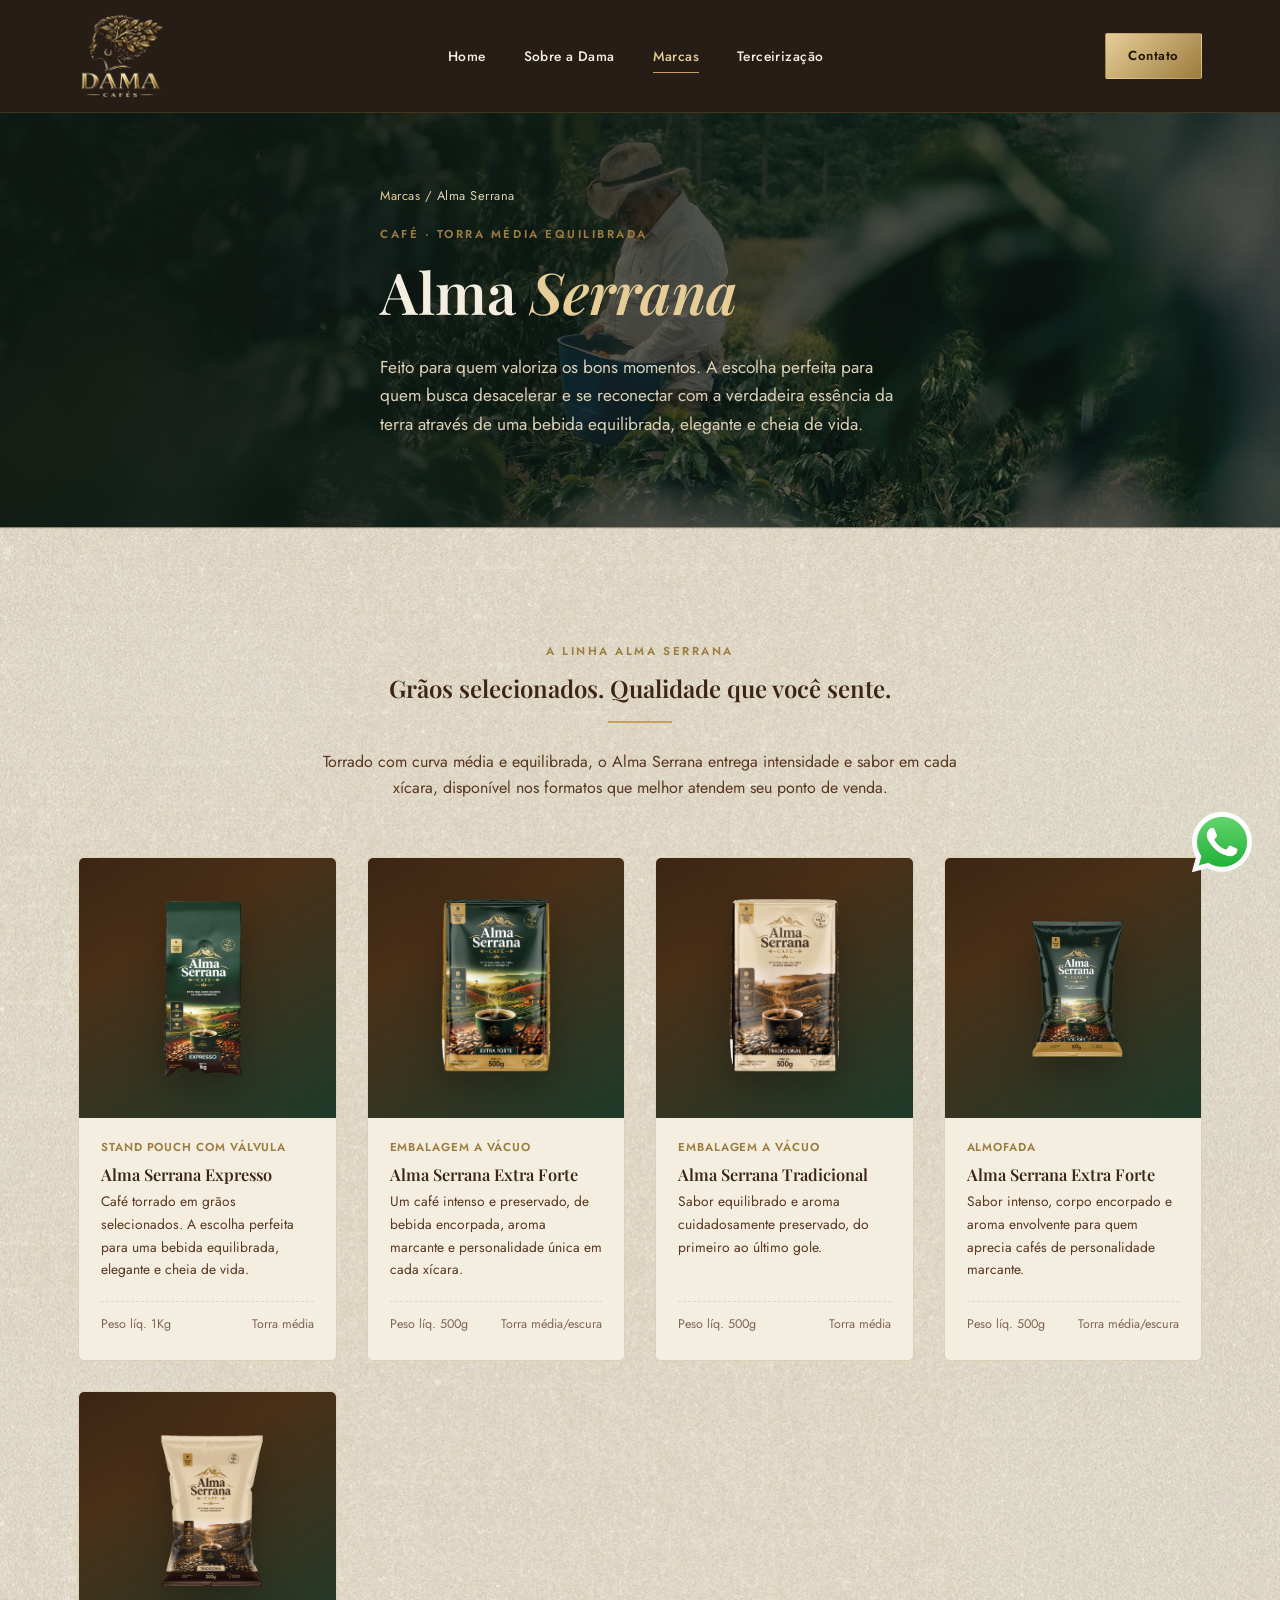
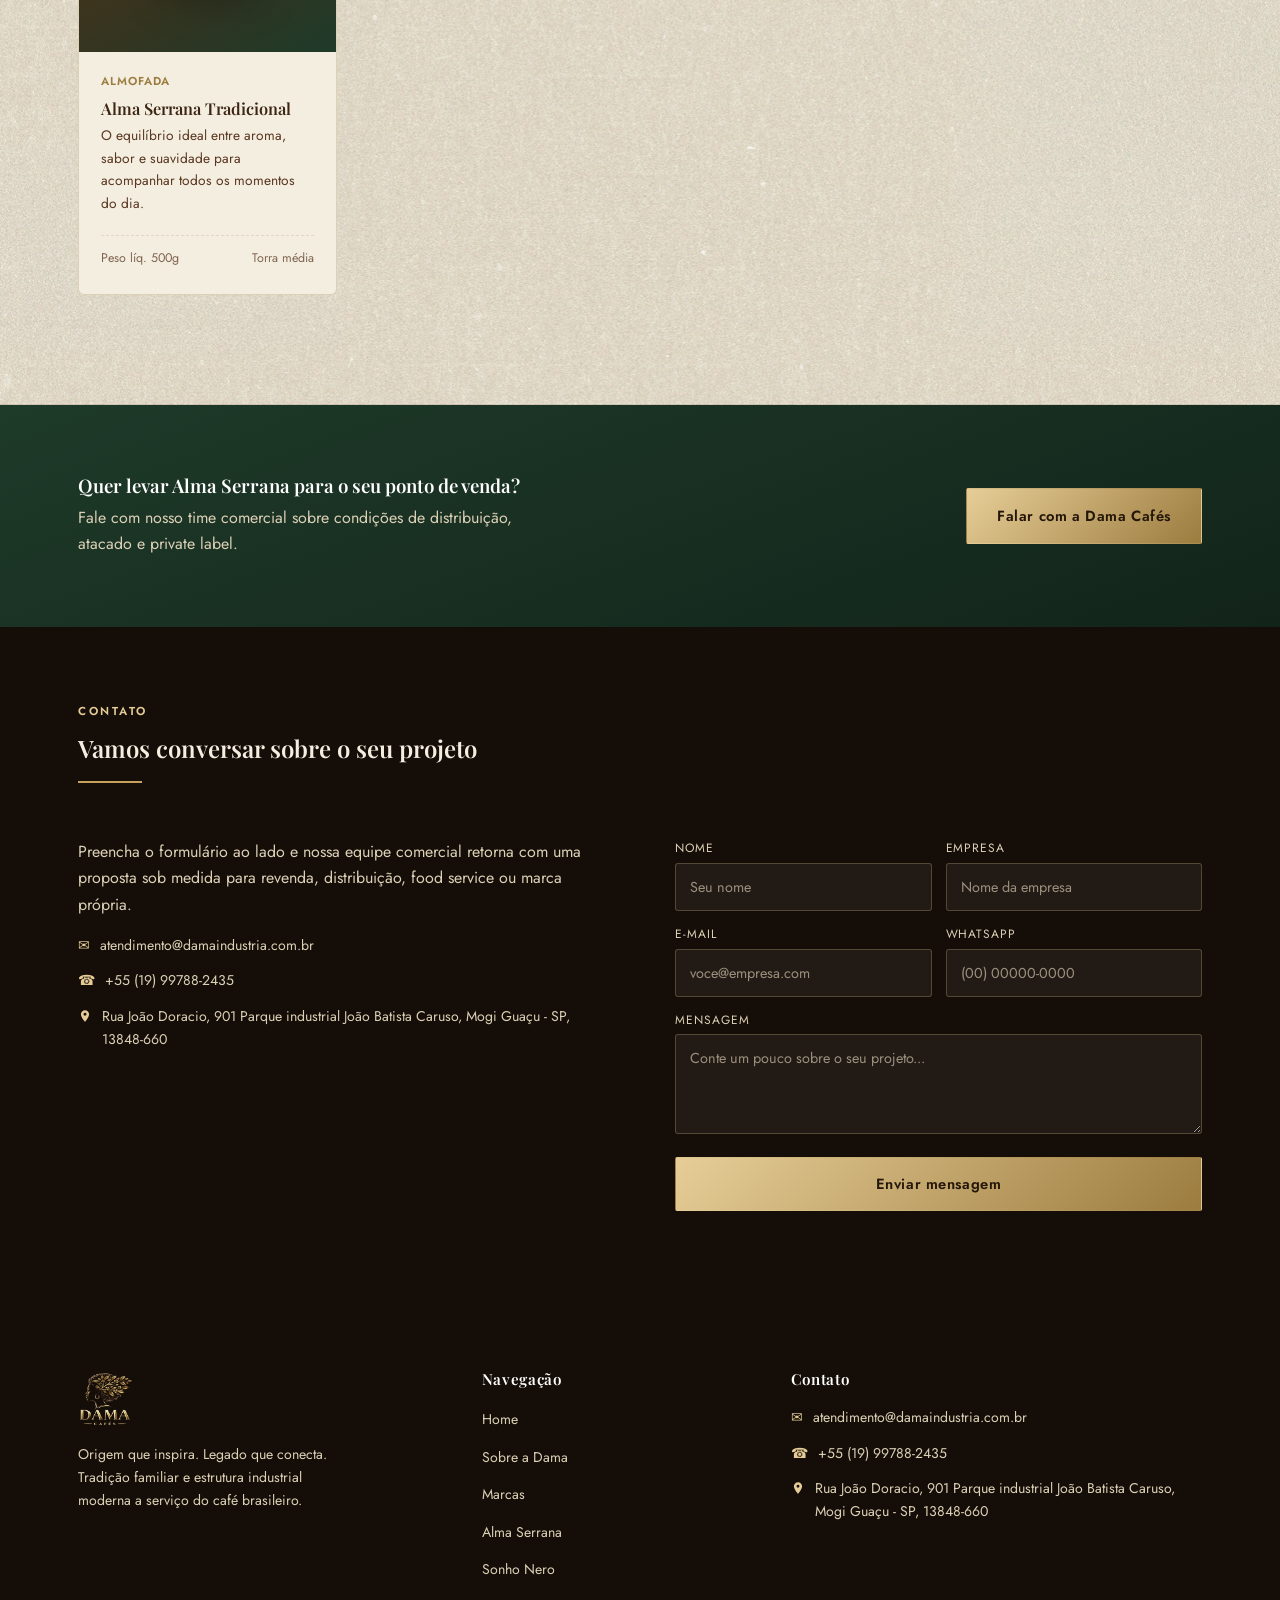
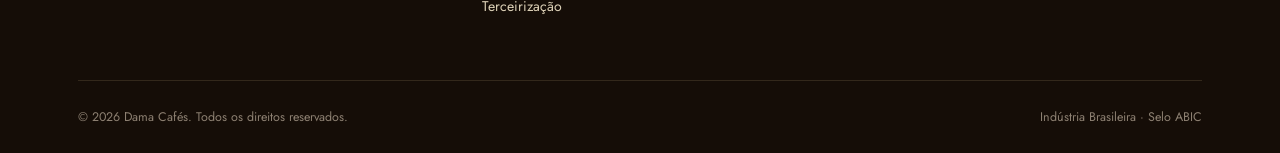
==== marcas/alma-serrana.html @ 1c38fcff "Initial commit: site institucional Dama Cafés Home, Sobre, Marcas (Alma Serrana e Sonho Nero) e Terc" ====
<!DOCTYPE html>
<html lang="pt-BR">
<head>
<meta charset="UTF-8">
<meta name="viewport" content="width=device-width, initial-scale=1.0">
<title>Alma Serrana | Dama Cafés</title>
<meta name="description" content="Alma Serrana: café de torra média equilibrada, feito para quem valoriza os bons momentos. Conheça a linha completa em Stand Pouch, Vácuo e Almofada.">
<link rel="icon" href="../assets/img/logo-gold.png">
<link rel="stylesheet" href="../css/style.css">
<style>
  .hero.serrana{ background:linear-gradient(120deg,rgba(15,25,19,.93) 15%,rgba(15,25,19,.55) 60%,rgba(15,25,19,.3) 100%), url('../assets/img/woman-field.jpg') center/cover; }
  .section.on-serrana{ background:linear-gradient(160deg,var(--green),#12241a); color:#dfe8e0; }
  .section.on-serrana h2, .section.on-serrana h3{ color:#fff; }
  .product-card .pc-img.grad-serrana{ background:linear-gradient(150deg,var(--brown-deep) 0%,#4a3018 32%,var(--green) 100%); }
</style>
</head>
<body>

<header class="site-header">
  <div class="container">
    <a href="../index.html" class="brand">
      <img src="../assets/img/logo-gold-crop.png" alt="Dama Cafés">
    </a>
    <nav class="main-nav">
      <a href="../index.html">Home</a>
      <a href="../sobre.html">Sobre a Dama</a>
      <a href="../marcas.html" class="active">Marcas</a>
      <a href="../terceirizacao.html">Terceirização</a>
    </nav>
    <div class="header-cta">
      <a href="#contato" class="btn btn-gold btn-sm">Contato</a>
      <button class="nav-toggle" aria-label="Abrir menu">☰</button>
    </div>
  </div>
</header>

<section class="hero serrana small">
  <div class="container hero-content">
    <div class="breadcrumb" style="margin-bottom:14px;"><a href="../marcas.html">Marcas</a> / Alma Serrana</div>
    <span class="overline">Café · Torra Média Equilibrada</span>
    <h1>Alma <em>Serrana</em></h1>
    <p class="lead">Feito para quem valoriza os bons momentos. A escolha perfeita para quem busca desacelerar e se reconectar com a verdadeira essência da terra através de uma bebida equilibrada, elegante e cheia de vida.</p>
  </div>
</section>

<section class="section textured">
  <div class="container">
    <div class="section-head center">
      <span class="overline">A linha Alma Serrana</span>
      <h2>Grãos selecionados. Qualidade que você sente.</h2>
      <div class="rule"></div>
      <p>Torrado com curva média e equilibrada, o Alma Serrana entrega intensidade e sabor em cada xícara, disponível nos formatos que melhor atendem seu ponto de venda.</p>
    </div>

    <div class="product-grid">
      <div class="product-card">
        <div class="pc-img grad-serrana"><img src="../assets/products/alma-expresso-1kg.png" alt="Alma Serrana Expresso 1Kg"></div>
        <div class="pc-body">
          <span class="tag">Stand Pouch com Válvula</span>
          <h4>Alma Serrana Expresso</h4>
          <p>Café torrado em grãos selecionados. A escolha perfeita para uma bebida equilibrada, elegante e cheia de vida.</p>
          <div class="pc-meta"><span>Peso líq. 1Kg</span><span>Torra média</span></div>
        </div>
      </div>
      <div class="product-card">
        <div class="pc-img grad-serrana"><img src="../assets/products/alma-extraforte-vacuo.png" alt="Alma Serrana Extra Forte Vácuo"></div>
        <div class="pc-body">
          <span class="tag">Embalagem a Vácuo</span>
          <h4>Alma Serrana Extra Forte</h4>
          <p>Um café intenso e preservado, de bebida encorpada, aroma marcante e personalidade única em cada xícara.</p>
          <div class="pc-meta"><span>Peso líq. 500g</span><span>Torra média/escura</span></div>
        </div>
      </div>
      <div class="product-card">
        <div class="pc-img grad-serrana"><img src="../assets/products/alma-tradicional-vacuo.png" alt="Alma Serrana Tradicional Vácuo"></div>
        <div class="pc-body">
          <span class="tag">Embalagem a Vácuo</span>
          <h4>Alma Serrana Tradicional</h4>
          <p>Sabor equilibrado e aroma cuidadosamente preservado, do primeiro ao último gole.</p>
          <div class="pc-meta"><span>Peso líq. 500g</span><span>Torra média</span></div>
        </div>
      </div>
      <div class="product-card">
        <div class="pc-img grad-serrana"><img src="../assets/products/alma-extraforte-almofada.png" alt="Alma Serrana Extra Forte Almofada"></div>
        <div class="pc-body">
          <span class="tag">Almofada</span>
          <h4>Alma Serrana Extra Forte</h4>
          <p>Sabor intenso, corpo encorpado e aroma envolvente para quem aprecia cafés de personalidade marcante.</p>
          <div class="pc-meta"><span>Peso líq. 500g</span><span>Torra média/escura</span></div>
        </div>
      </div>
      <div class="product-card">
        <div class="pc-img grad-serrana"><img src="../assets/products/alma-tradicional-almofada.png" alt="Alma Serrana Tradicional Almofada"></div>
        <div class="pc-body">
          <span class="tag">Almofada</span>
          <h4>Alma Serrana Tradicional</h4>
          <p>O equilíbrio ideal entre aroma, sabor e suavidade para acompanhar todos os momentos do dia.</p>
          <div class="pc-meta"><span>Peso líq. 500g</span><span>Torra média</span></div>
        </div>
      </div>
    </div>
  </div>
</section>

<section class="section on-serrana tight">
  <div class="container">
    <div class="cta-banner" style="background:transparent;box-shadow:none;padding:0;">
      <div>
        <h3>Quer levar Alma Serrana para o seu ponto de venda?</h3>
        <p>Fale com nosso time comercial sobre condições de distribuição, atacado e private label.</p>
      </div>
      <a href="#contato" class="btn btn-gold">Falar com a Dama Cafés</a>
    </div>
  </div>
</section>

<!-- CONTATO -->
<section id="contato" class="section on-dark tight">
  <div class="container">
    <div class="section-head">
      <span class="overline">Contato</span>
      <h2>Vamos conversar sobre o seu projeto</h2>
      <div class="rule"></div>
    </div>
    <div class="split" style="align-items:flex-start;">
      <div>
        <p>Preencha o formulário ao lado e nossa equipe comercial retorna com uma proposta sob medida para revenda, distribuição, food service ou marca própria.</p>
        <div class="footer-contact-item"><span class="ic">✉</span> atendimento@damaindustria.com.br</div>
        <div class="footer-contact-item"><span class="ic">☎</span> +55 (19) 99788-2435</div>
        <div class="footer-contact-item"><span class="ic"><svg width="14" height="14" viewBox="0 0 24 24" fill="currentColor" style="vertical-align:-2px;"><path d="M12 2C8.13 2 5 5.13 5 9c0 5.25 7 13 7 13s7-7.75 7-13c0-3.87-3.13-7-7-7zm0 9.5A2.5 2.5 0 1 1 12 6.5a2.5 2.5 0 0 1 0 5z"/></svg></span> Rua João Doracio, 901 Parque industrial João Batista Caruso, Mogi Guaçu - SP, 13848-660</div>
      </div>
      <div>
        <form class="contact-form">
          <div class="row2">
            <div><label>Nome</label><input type="text" placeholder="Seu nome" required></div>
            <div><label>Empresa</label><input type="text" placeholder="Nome da empresa"></div>
          </div>
          <div class="row2">
            <div><label>E-mail</label><input type="email" placeholder="voce@empresa.com" required></div>
            <div><label>WhatsApp</label><input type="tel" placeholder="(00) 00000-0000"></div>
          </div>
          <div>
            <label>Mensagem</label>
            <textarea placeholder="Conte um pouco sobre o seu projeto..."></textarea>
          </div>
          <button type="submit" class="btn btn-gold">Enviar mensagem</button>
          <div class="form-success"></div>
        </form>
      </div>
    </div>
  </div>
</section>

<footer class="site-footer">
  <div class="container">
    <div class="footer-grid">
      <div class="footer-brand">
        <img src="../assets/img/logo-gold-crop.png" alt="Dama Cafés">
        <p>Origem que inspira. Legado que conecta. Tradição familiar e estrutura industrial moderna a serviço do café brasileiro.</p>
      </div>
      <div class="footer-col">
        <h4>Navegação</h4>
        <ul>
          <li><a href="../index.html">Home</a></li>
          <li><a href="../sobre.html">Sobre a Dama</a></li>
          <li><a href="../marcas.html">Marcas</a></li>
          <li><a href="alma-serrana.html">Alma Serrana</a></li>
          <li><a href="sonho-nero.html">Sonho Nero</a></li>
          <li><a href="../terceirizacao.html">Terceirização</a></li>
        </ul>
      </div>
      <div class="footer-col">
        <h4>Contato</h4>
        <div class="footer-contact-item"><span class="ic">✉</span> atendimento@damaindustria.com.br</div>
        <div class="footer-contact-item"><span class="ic">☎</span> +55 (19) 99788-2435</div>
        <div class="footer-contact-item"><span class="ic"><svg width="14" height="14" viewBox="0 0 24 24" fill="currentColor" style="vertical-align:-2px;"><path d="M12 2C8.13 2 5 5.13 5 9c0 5.25 7 13 7 13s7-7.75 7-13c0-3.87-3.13-7-7-7zm0 9.5A2.5 2.5 0 1 1 12 6.5a2.5 2.5 0 0 1 0 5z"/></svg></span> Rua João Doracio, 901 Parque industrial João Batista Caruso, Mogi Guaçu - SP, 13848-660</div>
      </div>
    </div>
    <div class="bottom-bar">
      <span>© 2026 Dama Cafés. Todos os direitos reservados.</span>
      <span>Indústria Brasileira · Selo ABIC</span>
    </div>
  </div>
</footer>

<a class="wa-float" href="https://wa.me/5519997882435" target="_blank" rel="noopener" aria-label="WhatsApp"><img src="../assets/img/whatsapp-icon.png" alt="WhatsApp"></a>

<script src="../js/main.js"></script>
</body>
</html>
---- css/style.css ----
/* ===========================================================
   DAMA CAFÉS — Design System
   =========================================================== */
@import url('https://fonts.googleapis.com/css2?family=Playfair+Display:ital,wght@0,500;0,600;0,700;1,500&family=Jost:wght@300;400;500;600;700&display=swap');

:root{
  --dark:        #150d07;
  --dark-2:      #1e130a;
  --dark-soft:   #2a1c10;
  --cream:       #ece3d1;
  --cream-2:     #f4eee1;
  --cream-3:     #dcd0b6;
  --brown-text:  #5a3720;
  --brown-deep:  #3c2513;
  --gold:        #c7a05c;
  --gold-light:  #e6cd97;
  --gold-deep:   #9c7c3f;
  --green:       #1e3a29;
  --green-light: #2f5a3f;
  --teal:        #163d40;
  --teal-light:  #235c5f;
  --maxw: 1180px;
  --radius: 4px;
  --shadow: 0 20px 50px -20px rgba(21,13,7,.45);
  --ff-serif: 'Playfair Display', serif;
  --ff-sans: 'Jost', sans-serif;
}

*,*::before,*::after{ box-sizing:border-box; }
html{ scroll-behavior:smooth; }
body{
  margin:0;
  font-family:var(--ff-sans);
  background:var(--cream);
  color:var(--brown-text);
  line-height:1.65;
  -webkit-font-smoothing:antialiased;
}
img{ max-width:100%; display:block; }
a{ color:inherit; text-decoration:none; }
h1,h2,h3,h4{ font-family:var(--ff-serif); font-weight:600; margin:0 0 .5em; line-height:1.15; color:var(--brown-deep); }
p{ margin:0 0 1em; }
.container{ max-width:var(--maxw); margin:0 auto; padding:0 28px; }
section{ position:relative; }
.overline{
  font-family:var(--ff-sans); text-transform:uppercase; letter-spacing:.22em;
  font-size:.72rem; font-weight:600; color:var(--gold-deep); margin-bottom:14px; display:inline-block;
}
.on-dark .overline{ color:var(--gold-light); }

/* ---------- Buttons ---------- */
.btn{
  display:inline-flex; align-items:center; gap:10px; justify-content:center;
  font-family:var(--ff-sans); font-weight:600; font-size:.92rem; letter-spacing:.04em;
  padding:15px 30px; border-radius:2px; cursor:pointer; border:1px solid transparent;
  transition:.25s ease; white-space:nowrap;
}
.btn-gold{ background:linear-gradient(135deg,var(--gold-light),var(--gold-deep)); color:#241608; }
.btn-gold:hover{ filter:brightness(1.08); transform:translateY(-2px); box-shadow:0 10px 24px -8px rgba(199,160,92,.55); }
.btn-outline{ border-color:currentColor; color:var(--cream-2); background:transparent; }
.btn-outline:hover{ background:rgba(255,255,255,.08); }
.btn-outline-dark{ border-color:var(--brown-deep); color:var(--brown-deep); background:transparent; }
.btn-outline-dark:hover{ background:var(--brown-deep); color:var(--cream-2); }
.btn-sm{ padding:11px 22px; font-size:.82rem; }

/* ---------- Header ---------- */
.site-header{
  position:sticky; top:0; z-index:100;
  background:rgba(21,13,7,.92); backdrop-filter:blur(8px);
  border-bottom:1px solid rgba(199,160,92,.18);
}
.site-header .container{ display:flex; align-items:center; justify-content:space-between; height:112px; }
.brand{ display:flex; align-items:center; }
.brand img{ height:88px; width:auto; }

.main-nav{ display:flex; align-items:center; gap:38px; }
.main-nav a{
  color:var(--cream-2); font-size:.86rem; font-weight:500; letter-spacing:.03em;
  position:relative; padding:6px 0;
}
.main-nav a::after{
  content:''; position:absolute; left:0; bottom:0; width:0; height:1px; background:var(--gold);
  transition:.25s;
}
.main-nav a:hover::after, .main-nav a.active::after{ width:100%; }
.main-nav a.active{ color:var(--gold-light); }
.header-cta{ display:flex; align-items:center; gap:18px; }
.nav-toggle{ display:none; background:none; border:0; color:var(--cream-2); font-size:1.6rem; cursor:pointer; }

@media(max-width:920px){
  .site-header .container{ height:92px; }
  .brand img{ height:68px; }
  .main-nav{
    position:fixed; inset:92px 0 0 0; background:var(--dark); flex-direction:column;
    justify-content:flex-start; align-items:flex-start; padding:40px 32px; gap:26px;
    transform:translateX(100%); transition:transform .35s ease; overflow-y:auto;
  }
  .main-nav.open{ transform:translateX(0); }
  .main-nav a{ font-size:1.1rem; }
  .nav-toggle{ display:block; }
}

/* ---------- Hero ---------- */
.hero{
  min-height:88vh; display:flex; align-items:center; color:var(--cream-2);
  background:linear-gradient(120deg,rgba(21,13,7,.94) 15%,rgba(21,13,7,.55) 60%,rgba(21,13,7,.35) 100%),
    url('../assets/img/hero-coffee.jpg') center/cover no-repeat;
  position:relative;
}
.hero.small{ min-height:46vh; }
.hero-content{ max-width:640px; }
.hero h1{ color:var(--cream-2); font-size:clamp(2.4rem,5vw,3.6rem); }
.hero h1 em{ color:var(--gold-light); font-style:italic; }
.hero p.lead{ font-size:1.08rem; color:var(--cream-3); max-width:520px; }
.hero-actions{ display:flex; gap:16px; margin-top:30px; flex-wrap:wrap; }
.hero-scroll-hint{
  position:absolute; bottom:26px; left:50%; transform:translateX(-50%);
  font-size:.7rem; letter-spacing:.3em; text-transform:uppercase; color:var(--cream-3); opacity:.7;
}

/* ---------- Sections generic ---------- */
.section{ padding:110px 0; }
.section.tight{ padding:70px 0; }
.section.on-dark{ background:var(--dark); color:var(--cream-3); }
.section.on-dark h2, .section.on-dark h3{ color:var(--cream-2); }
.section.on-green{ background:linear-gradient(160deg,var(--green),#12241a); color:#dfe8e0; }
.section.on-green h2, .section.on-green h3{ color:#fff; }
.section.on-teal{ background:linear-gradient(160deg,var(--teal),#0c2325); color:#dcece9; }
.section.on-teal h2, .section.on-teal h3{ color:#fff; }
.section.textured{
  background:url('../assets/img/bg-cream-grain.jpg') center/cover;
}
.section-head{ max-width:660px; margin-bottom:56px; }
.section-head.center{ margin-left:auto; margin-right:auto; text-align:center; }
.rule{ width:64px; height:2px; background:var(--gold); margin:18px 0 26px; }
.center .rule{ margin-left:auto; margin-right:auto; }

/* ---------- Split / arch media rows ---------- */
.split{ display:grid; grid-template-columns:1fr 1fr; gap:70px; align-items:center; }
.split.reverse .split-media{ order:2; }
.split.reverse .split-text{ order:1; }
.arch-media{
  position:relative; border-top-left-radius:220px; border-top-right-radius:220px;
  overflow:hidden; box-shadow:var(--shadow); aspect-ratio:4/5;
}
.arch-media img{ width:100%; height:100%; object-fit:cover; }
@media(max-width:860px){
  .split{ grid-template-columns:1fr; gap:36px; }
  .split.reverse .split-media{ order:1; } .split.reverse .split-text{ order:2; }
}

/* ---------- Feature / value grid ---------- */
.grid-3{ display:grid; grid-template-columns:repeat(3,1fr); gap:32px; }
.grid-2{ display:grid; grid-template-columns:repeat(2,1fr); gap:36px; }
@media(max-width:860px){ .grid-3{ grid-template-columns:1fr; } .grid-2{ grid-template-columns:1fr; } }

.value-card{
  background:var(--cream-2); border:1px solid var(--cream-3); border-radius:var(--radius);
  padding:34px 28px; transition:.25s;
}
.value-card:hover{ transform:translateY(-6px); box-shadow:var(--shadow); border-color:var(--gold); }
.value-card .num{ font-family:var(--ff-serif); color:var(--gold-deep); font-size:1.6rem; margin-bottom:10px; display:block; }
.value-card h3{ font-size:1.15rem; }
.value-card p{ font-size:.92rem; color:var(--brown-text); margin-bottom:0; }

/* ---------- Vitrine dinâmica (carousel) ---------- */
.vitrine{ position:relative; overflow:hidden; border-radius:6px; box-shadow:var(--shadow); }
.vitrine-track{ display:flex; transition:transform .7s cubic-bezier(.65,0,.35,1); }
.vitrine-slide{
  min-width:100%; display:grid; grid-template-columns:1.05fr 1fr; align-items:stretch;
  background:var(--dark-2);
}
.vitrine-slide .vs-text{ padding:60px 56px; color:var(--cream-2); display:flex; flex-direction:column; justify-content:center; }
.vitrine-slide .vs-text h3{ color:#fff; font-size:2rem; }
.vitrine-slide .vs-img{ position:relative; min-height:340px; }
.vitrine-slide .vs-img img{ width:100%; height:100%; object-fit:cover; }
.vitrine-slide .vs-img img.product-float{ object-fit:contain; padding:46px; filter:drop-shadow(0 22px 28px rgba(0,0,0,.4)); }
.vitrine-slide .vs-img::after{
  content:''; position:absolute; inset:0; background:linear-gradient(90deg,var(--dark-2) 0%, transparent 18%);
}
.vitrine-slide.tone-green{ background:linear-gradient(160deg,var(--green),#101f17); }
.vitrine-slide.tone-teal{ background:linear-gradient(160deg,var(--teal),#0b2224); }
.vitrine-dots{ position:absolute; bottom:22px; left:56px; display:flex; gap:10px; z-index:5; }
.vitrine-dots button{
  width:9px; height:9px; border-radius:50%; border:1px solid var(--gold-light); background:transparent; cursor:pointer; padding:0;
}
.vitrine-dots button.active{ background:var(--gold-light); }
.vitrine-nav{ position:absolute; top:50%; transform:translateY(-50%); z-index:5; background:rgba(21,13,7,.5); border:1px solid rgba(230,205,151,.4); color:#fff; width:40px; height:40px; border-radius:50%; cursor:pointer; font-size:1.1rem; display:flex; align-items:center; justify-content:center; }
.vitrine-nav.prev{ left:16px; } .vitrine-nav.next{ right:16px; }
@media(max-width:760px){
  .vitrine-slide{ grid-template-columns:1fr; }
  .vitrine-slide .vs-text{ padding:40px 28px; order:2; }
  .vitrine-slide .vs-img{ min-height:220px; order:1; }
  .vitrine-dots{ left:28px; }
}

/* ---------- Brand cards (marcas em destaque) ---------- */
.brand-cards{ display:grid; grid-template-columns:1fr 1fr; gap:34px; }
@media(max-width:820px){ .brand-cards{ grid-template-columns:1fr; } }
.brand-card{
  position:relative; border-radius:6px; overflow:hidden; min-height:460px; color:#fff;
  display:flex; flex-direction:column; justify-content:flex-end; padding:44px;
  box-shadow:var(--shadow);
}
.brand-card::before{ content:''; position:absolute; inset:0; z-index:0; }
.brand-card.serrana{ background:linear-gradient(180deg,rgba(20,38,27,.2),rgba(11,20,15,.94)),url('../assets/img/woman-field.jpg') center/cover; }
.brand-card.nero{ background:linear-gradient(180deg,rgba(15,30,31,.2),rgba(9,17,18,.94)),url('../assets/img/farmer.jpg') center/cover; }
.brand-card .bc-logo{ height:64px; width:auto; margin-bottom:18px; filter:drop-shadow(0 6px 16px rgba(0,0,0,.5)); }
.brand-card h3{ color:#fff; font-size:1.7rem; }
.brand-card p{ color:rgba(255,255,255,.82); max-width:380px; font-size:.95rem; }
.brand-card .btn{ margin-top:16px; width:fit-content; }

/* ---------- Product grid ---------- */
.product-grid{ display:grid; grid-template-columns:repeat(auto-fit,minmax(230px,1fr)); gap:30px; }
.product-card{
  background:var(--cream-2); border:1px solid var(--cream-3); border-radius:6px; overflow:hidden;
  transition:.25s; display:flex; flex-direction:column;
}
.product-card:hover{ box-shadow:var(--shadow); transform:translateY(-6px); }
.product-card .pc-img{ background:#f7f2e6; padding:24px; display:flex; align-items:center; justify-content:center; height:260px; }
.product-card .pc-img img{ max-height:100%; width:auto; object-fit:contain; filter:drop-shadow(0 14px 18px rgba(0,0,0,.28)); }
.product-card .pc-body{ padding:20px 22px 26px; flex:1; display:flex; flex-direction:column; }
.product-card h4{ font-size:1.02rem; margin-bottom:6px; }
.product-card .tag{ font-size:.72rem; letter-spacing:.08em; text-transform:uppercase; color:var(--gold-deep); font-weight:600; margin-bottom:8px; }
.product-card p{ font-size:.86rem; color:var(--brown-text); flex:1; }
.product-card .pc-meta{ display:flex; justify-content:space-between; font-size:.78rem; color:var(--brown-text); opacity:.75; border-top:1px dashed var(--cream-3); padding-top:12px; margin-top:6px; }

/* ---------- Wave divider ---------- */
.wave-divider{ display:block; width:100%; height:auto; line-height:0; }
.wave-divider img{ width:100%; height:110px; object-fit:cover; object-position:bottom; }

/* ---------- Stats strip ---------- */
.stats-strip{ display:grid; grid-template-columns:repeat(4,1fr); gap:24px; text-align:center; }
@media(max-width:760px){ .stats-strip{ grid-template-columns:1fr 1fr; } }
.stats-strip .stat b{ display:block; font-family:var(--ff-serif); font-size:2.2rem; color:var(--gold-light); }
.stats-strip .stat span{ font-size:.78rem; letter-spacing:.06em; text-transform:uppercase; color:var(--cream-3); }

/* ---------- Seal row ---------- */
.seal-row{ display:flex; gap:26px; flex-wrap:wrap; align-items:center; }
.seal-pill{
  display:flex; align-items:center; gap:10px; background:var(--cream-2); border:1px solid var(--cream-3);
  padding:10px 18px; border-radius:30px; font-size:.8rem; font-weight:600; color:var(--brown-deep);
}
.seal-pill .dot{ width:8px; height:8px; border-radius:50%; background:var(--gold); }

/* ---------- CTA banner ---------- */
.cta-banner{
  background:linear-gradient(120deg,var(--dark),var(--dark-soft)); color:#fff; border-radius:8px;
  padding:60px 56px; display:flex; align-items:center; justify-content:space-between; gap:30px; flex-wrap:wrap;
  box-shadow:var(--shadow);
}
.cta-banner h3{ color:#fff; margin-bottom:8px; }
.cta-banner p{ color:var(--cream-3); margin-bottom:0; max-width:460px; }

/* ---------- Contact / Footer ---------- */
.site-footer{ background:var(--dark); color:var(--cream-3); padding-top:90px; }
.footer-grid{ display:grid; grid-template-columns:1.1fr .8fr 1.3fr; gap:56px; padding-bottom:60px; border-bottom:1px solid rgba(230,205,151,.14); }
@media(max-width:900px){ .footer-grid{ grid-template-columns:1fr; gap:40px; } }
.footer-brand img{ height:56px; margin-bottom:16px; }
.footer-brand p{ font-size:.88rem; color:var(--cream-3); max-width:280px; }
.footer-col h4{ color:#fff; font-size:.95rem; letter-spacing:.04em; margin-bottom:18px; }
.footer-col ul{ list-style:none; margin:0; padding:0; display:flex; flex-direction:column; gap:11px; }
.footer-col a{ font-size:.88rem; color:var(--cream-3); }
.footer-col a:hover{ color:var(--gold-light); }
.footer-contact-item{ display:flex; gap:10px; font-size:.88rem; margin-bottom:12px; align-items:flex-start; }
.footer-contact-item .ic{ color:var(--gold-light); }

.contact-form{ display:grid; gap:14px; }
.contact-form .row2{ display:grid; grid-template-columns:1fr 1fr; gap:14px; }
@media(max-width:520px){ .contact-form .row2{ grid-template-columns:1fr; } }
.contact-form input, .contact-form select, .contact-form textarea{
  width:100%; background:rgba(255,255,255,.06); border:1px solid rgba(230,205,151,.25); color:#fff;
  padding:13px 14px; border-radius:3px; font-family:var(--ff-sans); font-size:.9rem;
}
.contact-form input::placeholder, .contact-form textarea::placeholder{ color:#9c8f7d; }
.contact-form label{ font-size:.75rem; text-transform:uppercase; letter-spacing:.08em; color:var(--cream-3); margin-bottom:4px; display:block; }
.contact-form textarea{ resize:vertical; min-height:100px; }
.form-note{ font-size:.78rem; color:#8d8072; margin-top:6px; }
.form-success{ display:none; background:rgba(199,160,92,.15); border:1px solid var(--gold); color:var(--gold-light); padding:12px 16px; border-radius:4px; font-size:.85rem; margin-top:10px; }
.form-success.show{ display:block; }

.bottom-bar{ padding:26px 0; display:flex; justify-content:space-between; align-items:center; font-size:.78rem; color:#8d8072; flex-wrap:wrap; gap:10px; }

/* ---------- WhatsApp floating button ---------- */
.wa-float{
  position:fixed; bottom:20px; right:20px; z-index:200; width:76px; height:76px;
  display:flex; align-items:center; justify-content:center; transition:.25s;
}
.wa-float img{ width:100%; height:100%; object-fit:contain; }
.wa-float:hover{ transform:scale(1.08); }

/* ---------- Page banner (sub-pages) ---------- */
.page-banner{
  background:linear-gradient(120deg,rgba(21,13,7,.92),rgba(21,13,7,.72)), url('../assets/img/hero-coffee.jpg') center/cover;
  color:#fff; padding:150px 0 70px;
}
.page-banner h1{ color:#fff; font-size:clamp(2rem,4vw,2.9rem); }
.breadcrumb{ font-size:.8rem; color:var(--cream-3); letter-spacing:.04em; }
.breadcrumb a{ color:var(--gold-light); }

/* utils */
.mt-0{margin-top:0;} .mb-0{margin-bottom:0;}
.text-center{ text-align:center; }
.fade-in{ animation:fadeIn .8s ease both; }
@keyframes fadeIn{ from{opacity:0; transform:translateY(14px);} to{opacity:1; transform:none;} }
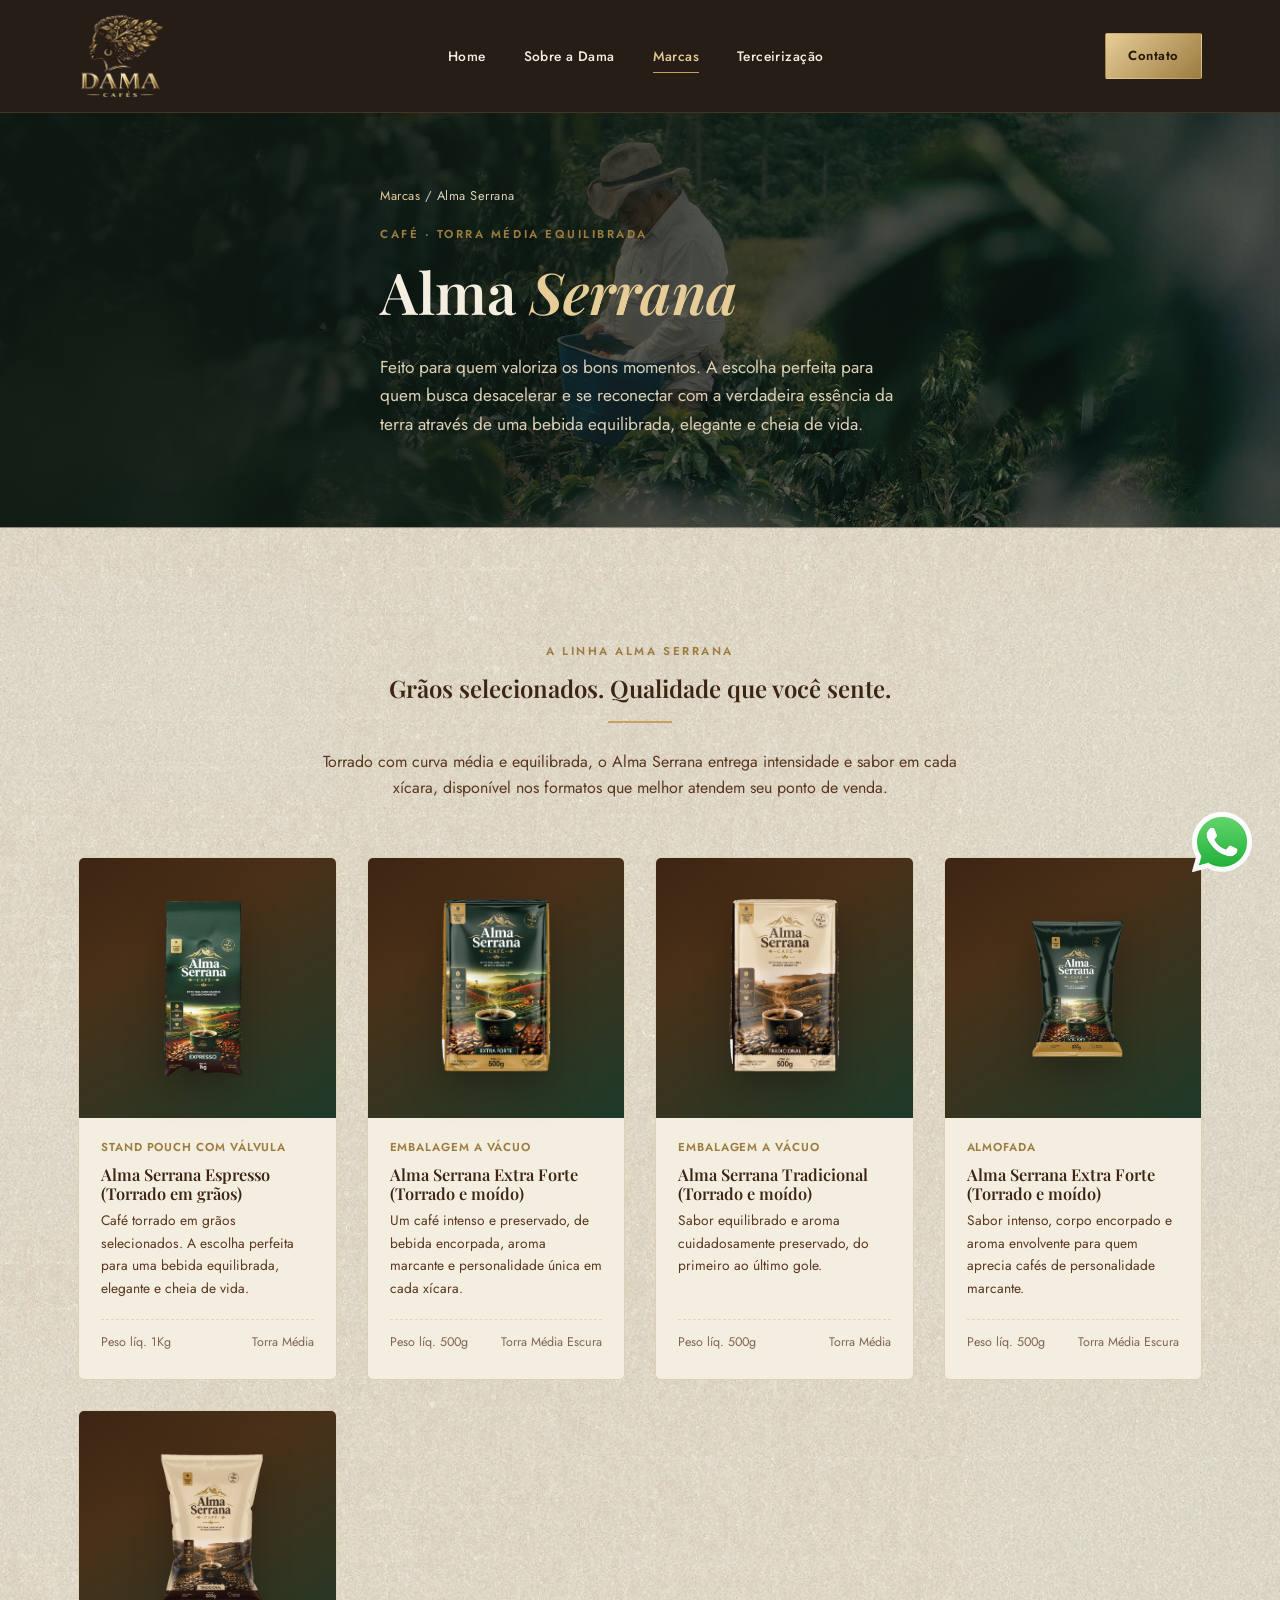
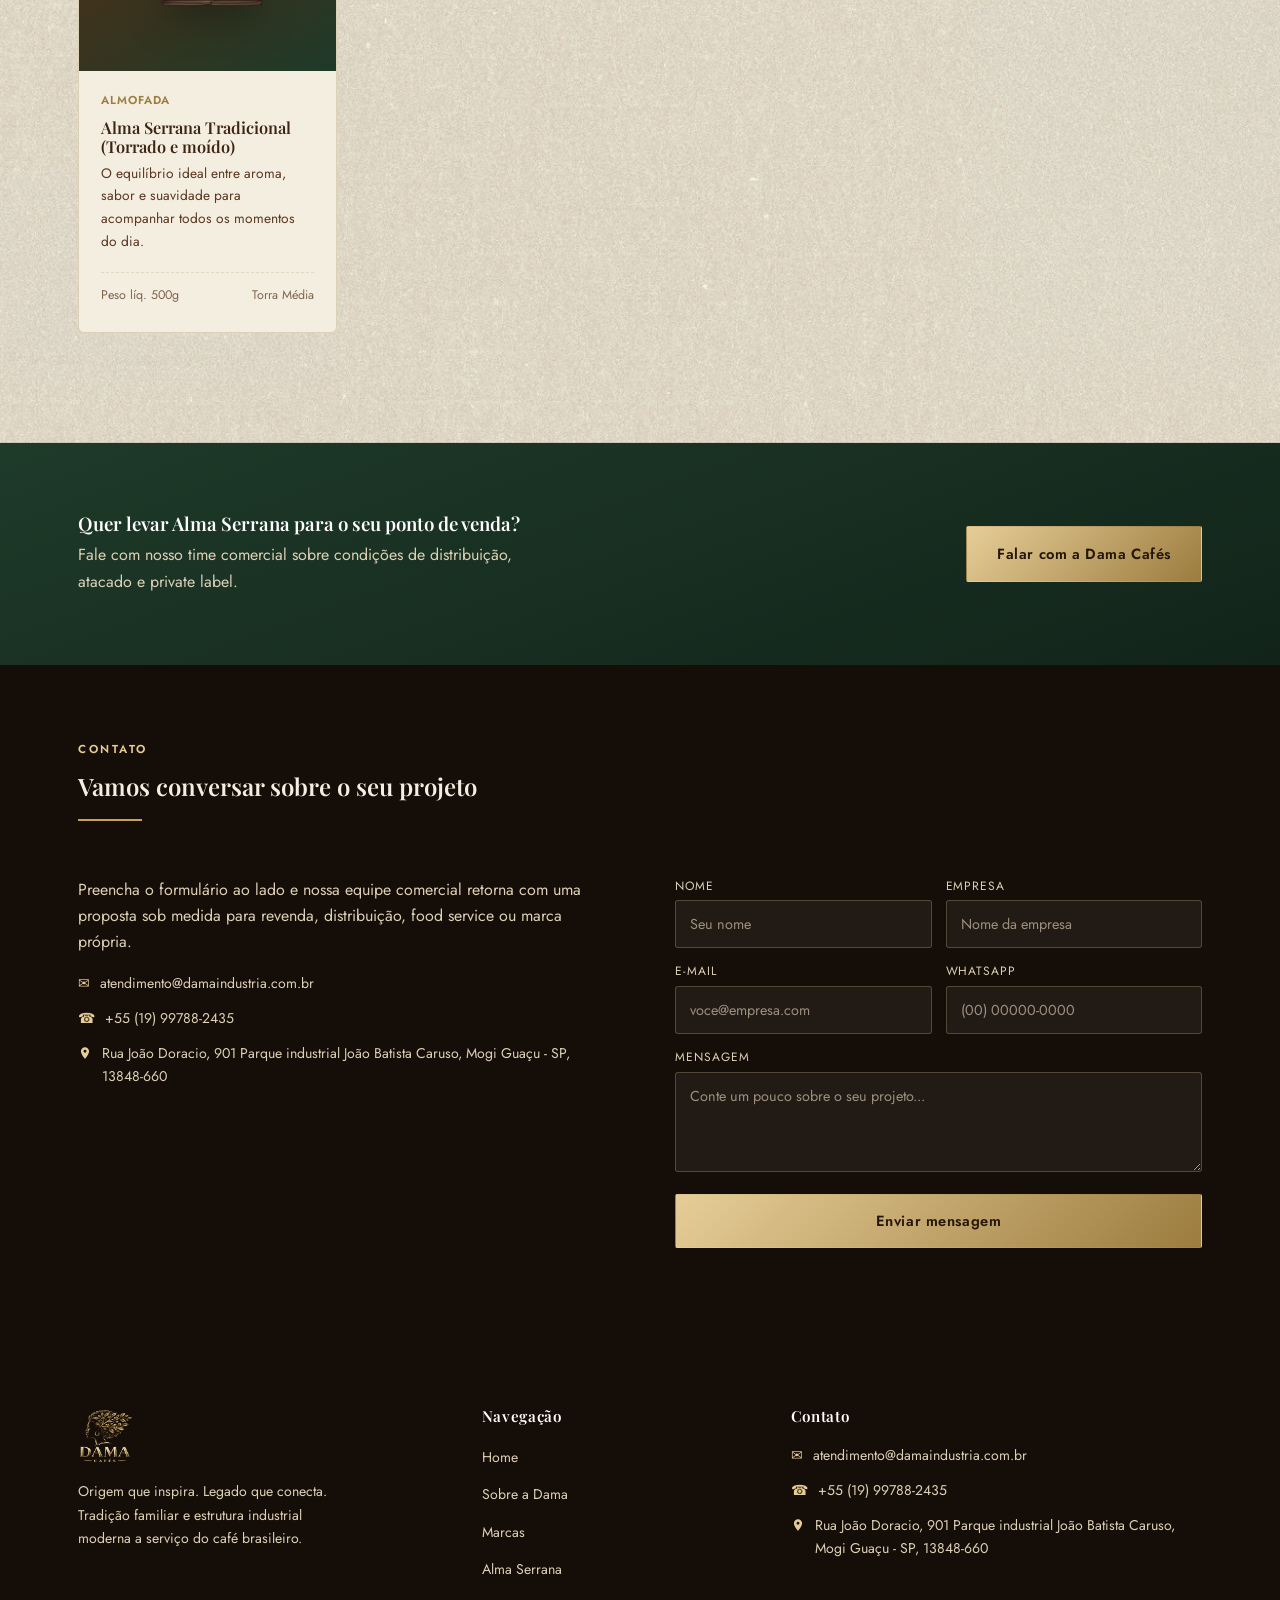
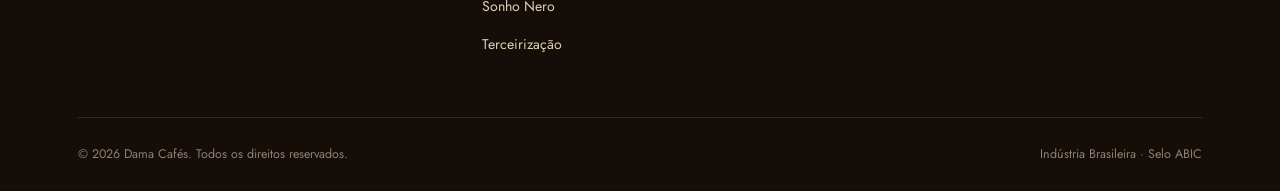
==== commit 30dace49: "Padroniza nomenclatura de produtos e simplifica mensagem de terceirização - Corrige grafia para "Esp" ====
--- a/marcas/alma-serrana.html
+++ b/marcas/alma-serrana.html
@@ -54,48 +54,48 @@
 
     <div class="product-grid">
       <div class="product-card">
-        <div class="pc-img grad-serrana"><img src="../assets/products/alma-expresso-1kg.png" alt="Alma Serrana Expresso 1Kg"></div>
+        <div class="pc-img grad-serrana"><img src="../assets/products/alma-expresso-1kg.png" alt="Alma Serrana Espresso 1Kg"></div>
         <div class="pc-body">
           <span class="tag">Stand Pouch com Válvula</span>
-          <h4>Alma Serrana Expresso</h4>
+          <h4>Alma Serrana Espresso (Torrado em grãos)</h4>
           <p>Café torrado em grãos selecionados. A escolha perfeita para uma bebida equilibrada, elegante e cheia de vida.</p>
-          <div class="pc-meta"><span>Peso líq. 1Kg</span><span>Torra média</span></div>
+          <div class="pc-meta"><span>Peso líq. 1Kg</span><span>Torra Média</span></div>
         </div>
       </div>
       <div class="product-card">
         <div class="pc-img grad-serrana"><img src="../assets/products/alma-extraforte-vacuo.png" alt="Alma Serrana Extra Forte Vácuo"></div>
         <div class="pc-body">
           <span class="tag">Embalagem a Vácuo</span>
-          <h4>Alma Serrana Extra Forte</h4>
+          <h4>Alma Serrana Extra Forte (Torrado e moído)</h4>
           <p>Um café intenso e preservado, de bebida encorpada, aroma marcante e personalidade única em cada xícara.</p>
-          <div class="pc-meta"><span>Peso líq. 500g</span><span>Torra média/escura</span></div>
+          <div class="pc-meta"><span>Peso líq. 500g</span><span>Torra Média Escura</span></div>
         </div>
       </div>
       <div class="product-card">
         <div class="pc-img grad-serrana"><img src="../assets/products/alma-tradicional-vacuo.png" alt="Alma Serrana Tradicional Vácuo"></div>
         <div class="pc-body">
           <span class="tag">Embalagem a Vácuo</span>
-          <h4>Alma Serrana Tradicional</h4>
+          <h4>Alma Serrana Tradicional (Torrado e moído)</h4>
           <p>Sabor equilibrado e aroma cuidadosamente preservado, do primeiro ao último gole.</p>
-          <div class="pc-meta"><span>Peso líq. 500g</span><span>Torra média</span></div>
+          <div class="pc-meta"><span>Peso líq. 500g</span><span>Torra Média</span></div>
         </div>
       </div>
       <div class="product-card">
         <div class="pc-img grad-serrana"><img src="../assets/products/alma-extraforte-almofada.png" alt="Alma Serrana Extra Forte Almofada"></div>
         <div class="pc-body">
           <span class="tag">Almofada</span>
-          <h4>Alma Serrana Extra Forte</h4>
+          <h4>Alma Serrana Extra Forte (Torrado e moído)</h4>
           <p>Sabor intenso, corpo encorpado e aroma envolvente para quem aprecia cafés de personalidade marcante.</p>
-          <div class="pc-meta"><span>Peso líq. 500g</span><span>Torra média/escura</span></div>
+          <div class="pc-meta"><span>Peso líq. 500g</span><span>Torra Média Escura</span></div>
         </div>
       </div>
       <div class="product-card">
         <div class="pc-img grad-serrana"><img src="../assets/products/alma-tradicional-almofada.png" alt="Alma Serrana Tradicional Almofada"></div>
         <div class="pc-body">
           <span class="tag">Almofada</span>
-          <h4>Alma Serrana Tradicional</h4>
+          <h4>Alma Serrana Tradicional (Torrado e moído)</h4>
           <p>O equilíbrio ideal entre aroma, sabor e suavidade para acompanhar todos os momentos do dia.</p>
-          <div class="pc-meta"><span>Peso líq. 500g</span><span>Torra média</span></div>
+          <div class="pc-meta"><span>Peso líq. 500g</span><span>Torra Média</span></div>
         </div>
       </div>
     </div>
